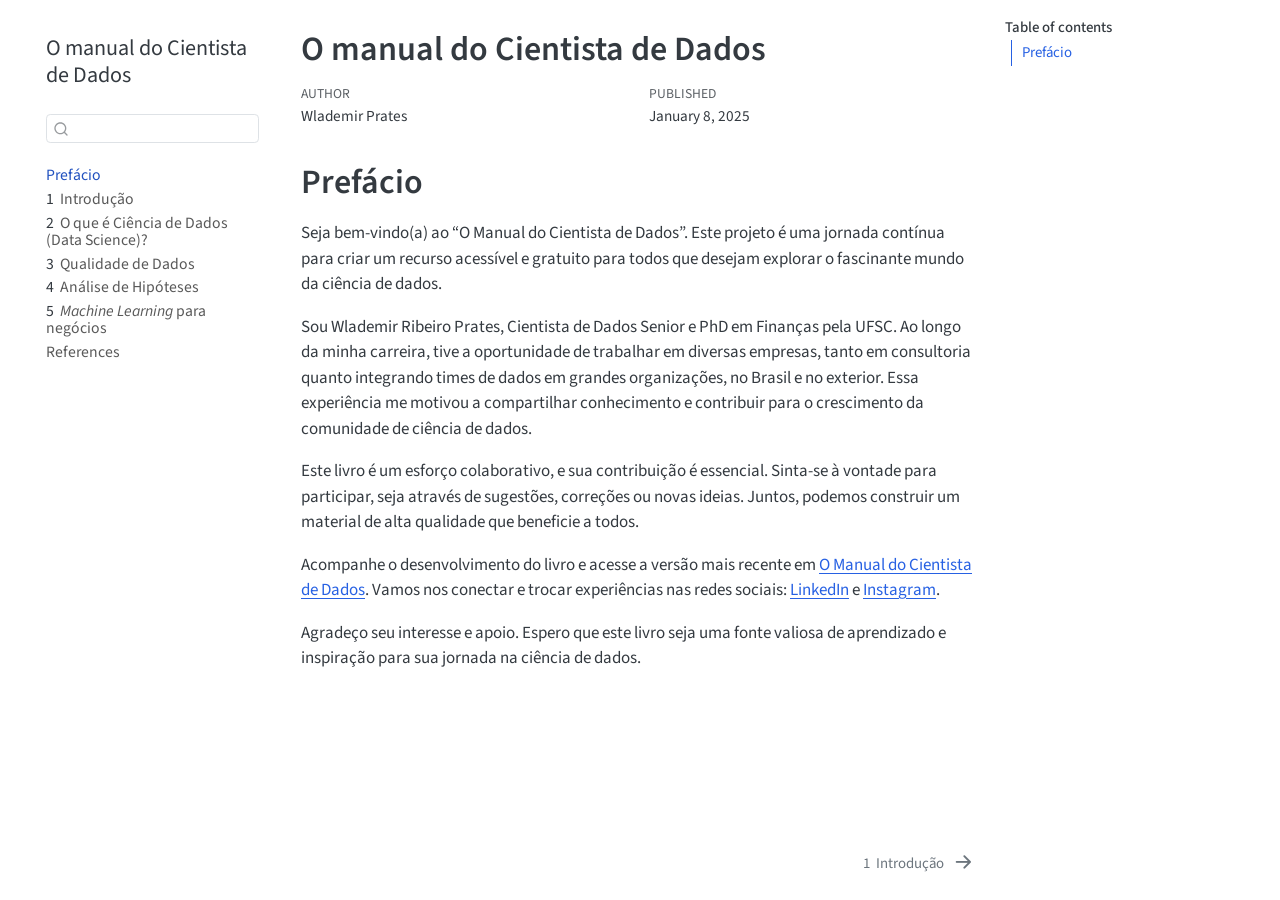
==== docs/index.html @ b40f0c0c "chore: adicionando conteudo sobre qualidade de dados" ====
<!DOCTYPE html>
<html xmlns="http://www.w3.org/1999/xhtml" lang="en" xml:lang="en"><head>

<meta charset="utf-8">
<meta name="generator" content="quarto-1.5.57">

<meta name="viewport" content="width=device-width, initial-scale=1.0, user-scalable=yes">

<meta name="author" content="Wlademir Prates">
<meta name="dcterms.date" content="2025-01-08">

<title>O manual do Cientista de Dados</title>
<style>
code{white-space: pre-wrap;}
span.smallcaps{font-variant: small-caps;}
div.columns{display: flex; gap: min(4vw, 1.5em);}
div.column{flex: auto; overflow-x: auto;}
div.hanging-indent{margin-left: 1.5em; text-indent: -1.5em;}
ul.task-list{list-style: none;}
ul.task-list li input[type="checkbox"] {
  width: 0.8em;
  margin: 0 0.8em 0.2em -1em; /* quarto-specific, see https://github.com/quarto-dev/quarto-cli/issues/4556 */ 
  vertical-align: middle;
}
</style>


<script src="site_libs/quarto-nav/quarto-nav.js"></script>
<script src="site_libs/quarto-nav/headroom.min.js"></script>
<script src="site_libs/clipboard/clipboard.min.js"></script>
<script src="site_libs/quarto-search/autocomplete.umd.js"></script>
<script src="site_libs/quarto-search/fuse.min.js"></script>
<script src="site_libs/quarto-search/quarto-search.js"></script>
<meta name="quarto:offset" content="./">
<link href="./intro.html" rel="next">
<script src="site_libs/quarto-html/quarto.js"></script>
<script src="site_libs/quarto-html/popper.min.js"></script>
<script src="site_libs/quarto-html/tippy.umd.min.js"></script>
<script src="site_libs/quarto-html/anchor.min.js"></script>
<link href="site_libs/quarto-html/tippy.css" rel="stylesheet">
<link href="site_libs/quarto-html/quarto-syntax-highlighting.css" rel="stylesheet" id="quarto-text-highlighting-styles">
<script src="site_libs/bootstrap/bootstrap.min.js"></script>
<link href="site_libs/bootstrap/bootstrap-icons.css" rel="stylesheet">
<link href="site_libs/bootstrap/bootstrap.min.css" rel="stylesheet" id="quarto-bootstrap" data-mode="light">
<script id="quarto-search-options" type="application/json">{
  "location": "sidebar",
  "copy-button": false,
  "collapse-after": 3,
  "panel-placement": "start",
  "type": "textbox",
  "limit": 50,
  "keyboard-shortcut": [
    "f",
    "/",
    "s"
  ],
  "show-item-context": false,
  "language": {
    "search-no-results-text": "No results",
    "search-matching-documents-text": "matching documents",
    "search-copy-link-title": "Copy link to search",
    "search-hide-matches-text": "Hide additional matches",
    "search-more-match-text": "more match in this document",
    "search-more-matches-text": "more matches in this document",
    "search-clear-button-title": "Clear",
    "search-text-placeholder": "",
    "search-detached-cancel-button-title": "Cancel",
    "search-submit-button-title": "Submit",
    "search-label": "Search"
  }
}</script>


</head>

<body class="nav-sidebar floating">

<div id="quarto-search-results"></div>
  <header id="quarto-header" class="headroom fixed-top">
  <nav class="quarto-secondary-nav">
    <div class="container-fluid d-flex">
      <button type="button" class="quarto-btn-toggle btn" data-bs-toggle="collapse" role="button" data-bs-target=".quarto-sidebar-collapse-item" aria-controls="quarto-sidebar" aria-expanded="false" aria-label="Toggle sidebar navigation" onclick="if (window.quartoToggleHeadroom) { window.quartoToggleHeadroom(); }">
        <i class="bi bi-layout-text-sidebar-reverse"></i>
      </button>
        <nav class="quarto-page-breadcrumbs" aria-label="breadcrumb"><ol class="breadcrumb"><li class="breadcrumb-item"><a href="./index.html">Prefácio</a></li></ol></nav>
        <a class="flex-grow-1" role="navigation" data-bs-toggle="collapse" data-bs-target=".quarto-sidebar-collapse-item" aria-controls="quarto-sidebar" aria-expanded="false" aria-label="Toggle sidebar navigation" onclick="if (window.quartoToggleHeadroom) { window.quartoToggleHeadroom(); }">      
        </a>
      <button type="button" class="btn quarto-search-button" aria-label="Search" onclick="window.quartoOpenSearch();">
        <i class="bi bi-search"></i>
      </button>
    </div>
  </nav>
</header>
<!-- content -->
<div id="quarto-content" class="quarto-container page-columns page-rows-contents page-layout-article">
<!-- sidebar -->
  <nav id="quarto-sidebar" class="sidebar collapse collapse-horizontal quarto-sidebar-collapse-item sidebar-navigation floating overflow-auto">
    <div class="pt-lg-2 mt-2 text-left sidebar-header">
    <div class="sidebar-title mb-0 py-0">
      <a href="./">O manual do Cientista de Dados</a> 
    </div>
      </div>
        <div class="mt-2 flex-shrink-0 align-items-center">
        <div class="sidebar-search">
        <div id="quarto-search" class="" title="Search"></div>
        </div>
        </div>
    <div class="sidebar-menu-container"> 
    <ul class="list-unstyled mt-1">
        <li class="sidebar-item">
  <div class="sidebar-item-container"> 
  <a href="./index.html" class="sidebar-item-text sidebar-link active">
 <span class="menu-text">Prefácio</span></a>
  </div>
</li>
        <li class="sidebar-item">
  <div class="sidebar-item-container"> 
  <a href="./intro.html" class="sidebar-item-text sidebar-link">
 <span class="menu-text"><span class="chapter-number">1</span>&nbsp; <span class="chapter-title">Introdução</span></span></a>
  </div>
</li>
        <li class="sidebar-item">
  <div class="sidebar-item-container"> 
  <a href="./o_que_e_ds.html" class="sidebar-item-text sidebar-link">
 <span class="menu-text"><span class="chapter-number">2</span>&nbsp; <span class="chapter-title">O que é Ciência de Dados (Data Science)?</span></span></a>
  </div>
</li>
        <li class="sidebar-item">
  <div class="sidebar-item-container"> 
  <a href="./qualidade_de_dados.html" class="sidebar-item-text sidebar-link">
 <span class="menu-text"><span class="chapter-number">3</span>&nbsp; <span class="chapter-title">Qualidade de Dados</span></span></a>
  </div>
</li>
        <li class="sidebar-item">
  <div class="sidebar-item-container"> 
  <a href="./teste_de_hipoteses.html" class="sidebar-item-text sidebar-link">
 <span class="menu-text"><span class="chapter-number">4</span>&nbsp; <span class="chapter-title">Análise de Hipóteses</span></span></a>
  </div>
</li>
        <li class="sidebar-item">
  <div class="sidebar-item-container"> 
  <a href="./machine_learning.html" class="sidebar-item-text sidebar-link">
 <span class="menu-text"><span class="chapter-number">5</span>&nbsp; <span class="chapter-title"><em>Machine Learning</em> para negócios</span></span></a>
  </div>
</li>
        <li class="sidebar-item">
  <div class="sidebar-item-container"> 
  <a href="./references.html" class="sidebar-item-text sidebar-link">
 <span class="menu-text">References</span></a>
  </div>
</li>
    </ul>
    </div>
</nav>
<div id="quarto-sidebar-glass" class="quarto-sidebar-collapse-item" data-bs-toggle="collapse" data-bs-target=".quarto-sidebar-collapse-item"></div>
<!-- margin-sidebar -->
    <div id="quarto-margin-sidebar" class="sidebar margin-sidebar">
        <nav id="TOC" role="doc-toc" class="toc-active">
    <h2 id="toc-title">Table of contents</h2>
   
  <ul>
  <li><a href="#prefácio" id="toc-prefácio" class="nav-link active" data-scroll-target="#prefácio">Prefácio</a></li>
  </ul>
</nav>
    </div>
<!-- main -->
<main class="content" id="quarto-document-content">

<header id="title-block-header" class="quarto-title-block default">
<div class="quarto-title">
<h1 class="title">O manual do Cientista de Dados</h1>
</div>



<div class="quarto-title-meta">

    <div>
    <div class="quarto-title-meta-heading">Author</div>
    <div class="quarto-title-meta-contents">
             <p>Wlademir Prates </p>
          </div>
  </div>
    
    <div>
    <div class="quarto-title-meta-heading">Published</div>
    <div class="quarto-title-meta-contents">
      <p class="date">January 8, 2025</p>
    </div>
  </div>
  
    
  </div>
  


</header>


<section id="prefácio" class="level1 unnumbered">
<h1 class="unnumbered">Prefácio</h1>
<p>Seja bem-vindo(a) ao “O Manual do Cientista de Dados”. Este projeto é uma jornada contínua para criar um recurso acessível e gratuito para todos que desejam explorar o fascinante mundo da ciência de dados.</p>
<p>Sou Wlademir Ribeiro Prates, Cientista de Dados Senior e PhD em Finanças pela UFSC. Ao longo da minha carreira, tive a oportunidade de trabalhar em diversas empresas, tanto em consultoria quanto integrando times de dados em grandes organizações, no Brasil e no exterior. Essa experiência me motivou a compartilhar conhecimento e contribuir para o crescimento da comunidade de ciência de dados.</p>
<p>Este livro é um esforço colaborativo, e sua contribuição é essencial. Sinta-se à vontade para participar, seja através de sugestões, correções ou novas ideias. Juntos, podemos construir um material de alta qualidade que beneficie a todos.</p>
<p>Acompanhe o desenvolvimento do livro e acesse a versão mais recente em <a href="https://wrprates.github.io/o-manual-do-cientista-de-dados/">O Manual do Cientista de Dados</a>. Vamos nos conectar e trocar experiências nas redes sociais: <a href="https://www.linkedin.com/in/wrprates/">LinkedIn</a> e <a href="https://instagram.com/datamundo.cientista/">Instagram</a>.</p>
<p>Agradeço seu interesse e apoio. Espero que este livro seja uma fonte valiosa de aprendizado e inspiração para sua jornada na ciência de dados.</p>


</section>

</main> <!-- /main -->
<script id="quarto-html-after-body" type="application/javascript">
window.document.addEventListener("DOMContentLoaded", function (event) {
  const toggleBodyColorMode = (bsSheetEl) => {
    const mode = bsSheetEl.getAttribute("data-mode");
    const bodyEl = window.document.querySelector("body");
    if (mode === "dark") {
      bodyEl.classList.add("quarto-dark");
      bodyEl.classList.remove("quarto-light");
    } else {
      bodyEl.classList.add("quarto-light");
      bodyEl.classList.remove("quarto-dark");
    }
  }
  const toggleBodyColorPrimary = () => {
    const bsSheetEl = window.document.querySelector("link#quarto-bootstrap");
    if (bsSheetEl) {
      toggleBodyColorMode(bsSheetEl);
    }
  }
  toggleBodyColorPrimary();  
  const icon = "";
  const anchorJS = new window.AnchorJS();
  anchorJS.options = {
    placement: 'right',
    icon: icon
  };
  anchorJS.add('.anchored');
  const isCodeAnnotation = (el) => {
    for (const clz of el.classList) {
      if (clz.startsWith('code-annotation-')) {                     
        return true;
      }
    }
    return false;
  }
  const onCopySuccess = function(e) {
    // button target
    const button = e.trigger;
    // don't keep focus
    button.blur();
    // flash "checked"
    button.classList.add('code-copy-button-checked');
    var currentTitle = button.getAttribute("title");
    button.setAttribute("title", "Copied!");
    let tooltip;
    if (window.bootstrap) {
      button.setAttribute("data-bs-toggle", "tooltip");
      button.setAttribute("data-bs-placement", "left");
      button.setAttribute("data-bs-title", "Copied!");
      tooltip = new bootstrap.Tooltip(button, 
        { trigger: "manual", 
          customClass: "code-copy-button-tooltip",
          offset: [0, -8]});
      tooltip.show();    
    }
    setTimeout(function() {
      if (tooltip) {
        tooltip.hide();
        button.removeAttribute("data-bs-title");
        button.removeAttribute("data-bs-toggle");
        button.removeAttribute("data-bs-placement");
      }
      button.setAttribute("title", currentTitle);
      button.classList.remove('code-copy-button-checked');
    }, 1000);
    // clear code selection
    e.clearSelection();
  }
  const getTextToCopy = function(trigger) {
      const codeEl = trigger.previousElementSibling.cloneNode(true);
      for (const childEl of codeEl.children) {
        if (isCodeAnnotation(childEl)) {
          childEl.remove();
        }
      }
      return codeEl.innerText;
  }
  const clipboard = new window.ClipboardJS('.code-copy-button:not([data-in-quarto-modal])', {
    text: getTextToCopy
  });
  clipboard.on('success', onCopySuccess);
  if (window.document.getElementById('quarto-embedded-source-code-modal')) {
    // For code content inside modals, clipBoardJS needs to be initialized with a container option
    // TODO: Check when it could be a function (https://github.com/zenorocha/clipboard.js/issues/860)
    const clipboardModal = new window.ClipboardJS('.code-copy-button[data-in-quarto-modal]', {
      text: getTextToCopy,
      container: window.document.getElementById('quarto-embedded-source-code-modal')
    });
    clipboardModal.on('success', onCopySuccess);
  }
    var localhostRegex = new RegExp(/^(?:http|https):\/\/localhost\:?[0-9]*\//);
    var mailtoRegex = new RegExp(/^mailto:/);
      var filterRegex = new RegExp('/' + window.location.host + '/');
    var isInternal = (href) => {
        return filterRegex.test(href) || localhostRegex.test(href) || mailtoRegex.test(href);
    }
    // Inspect non-navigation links and adorn them if external
 	var links = window.document.querySelectorAll('a[href]:not(.nav-link):not(.navbar-brand):not(.toc-action):not(.sidebar-link):not(.sidebar-item-toggle):not(.pagination-link):not(.no-external):not([aria-hidden]):not(.dropdown-item):not(.quarto-navigation-tool):not(.about-link)');
    for (var i=0; i<links.length; i++) {
      const link = links[i];
      if (!isInternal(link.href)) {
        // undo the damage that might have been done by quarto-nav.js in the case of
        // links that we want to consider external
        if (link.dataset.originalHref !== undefined) {
          link.href = link.dataset.originalHref;
        }
      }
    }
  function tippyHover(el, contentFn, onTriggerFn, onUntriggerFn) {
    const config = {
      allowHTML: true,
      maxWidth: 500,
      delay: 100,
      arrow: false,
      appendTo: function(el) {
          return el.parentElement;
      },
      interactive: true,
      interactiveBorder: 10,
      theme: 'quarto',
      placement: 'bottom-start',
    };
    if (contentFn) {
      config.content = contentFn;
    }
    if (onTriggerFn) {
      config.onTrigger = onTriggerFn;
    }
    if (onUntriggerFn) {
      config.onUntrigger = onUntriggerFn;
    }
    window.tippy(el, config); 
  }
  const noterefs = window.document.querySelectorAll('a[role="doc-noteref"]');
  for (var i=0; i<noterefs.length; i++) {
    const ref = noterefs[i];
    tippyHover(ref, function() {
      // use id or data attribute instead here
      let href = ref.getAttribute('data-footnote-href') || ref.getAttribute('href');
      try { href = new URL(href).hash; } catch {}
      const id = href.replace(/^#\/?/, "");
      const note = window.document.getElementById(id);
      if (note) {
        return note.innerHTML;
      } else {
        return "";
      }
    });
  }
  const xrefs = window.document.querySelectorAll('a.quarto-xref');
  const processXRef = (id, note) => {
    // Strip column container classes
    const stripColumnClz = (el) => {
      el.classList.remove("page-full", "page-columns");
      if (el.children) {
        for (const child of el.children) {
          stripColumnClz(child);
        }
      }
    }
    stripColumnClz(note)
    if (id === null || id.startsWith('sec-')) {
      // Special case sections, only their first couple elements
      const container = document.createElement("div");
      if (note.children && note.children.length > 2) {
        container.appendChild(note.children[0].cloneNode(true));
        for (let i = 1; i < note.children.length; i++) {
          const child = note.children[i];
          if (child.tagName === "P" && child.innerText === "") {
            continue;
          } else {
            container.appendChild(child.cloneNode(true));
            break;
          }
        }
        if (window.Quarto?.typesetMath) {
          window.Quarto.typesetMath(container);
        }
        return container.innerHTML
      } else {
        if (window.Quarto?.typesetMath) {
          window.Quarto.typesetMath(note);
        }
        return note.innerHTML;
      }
    } else {
      // Remove any anchor links if they are present
      const anchorLink = note.querySelector('a.anchorjs-link');
      if (anchorLink) {
        anchorLink.remove();
      }
      if (window.Quarto?.typesetMath) {
        window.Quarto.typesetMath(note);
      }
      // TODO in 1.5, we should make sure this works without a callout special case
      if (note.classList.contains("callout")) {
        return note.outerHTML;
      } else {
        return note.innerHTML;
      }
    }
  }
  for (var i=0; i<xrefs.length; i++) {
    const xref = xrefs[i];
    tippyHover(xref, undefined, function(instance) {
      instance.disable();
      let url = xref.getAttribute('href');
      let hash = undefined; 
      if (url.startsWith('#')) {
        hash = url;
      } else {
        try { hash = new URL(url).hash; } catch {}
      }
      if (hash) {
        const id = hash.replace(/^#\/?/, "");
        const note = window.document.getElementById(id);
        if (note !== null) {
          try {
            const html = processXRef(id, note.cloneNode(true));
            instance.setContent(html);
          } finally {
            instance.enable();
            instance.show();
          }
        } else {
          // See if we can fetch this
          fetch(url.split('#')[0])
          .then(res => res.text())
          .then(html => {
            const parser = new DOMParser();
            const htmlDoc = parser.parseFromString(html, "text/html");
            const note = htmlDoc.getElementById(id);
            if (note !== null) {
              const html = processXRef(id, note);
              instance.setContent(html);
            } 
          }).finally(() => {
            instance.enable();
            instance.show();
          });
        }
      } else {
        // See if we can fetch a full url (with no hash to target)
        // This is a special case and we should probably do some content thinning / targeting
        fetch(url)
        .then(res => res.text())
        .then(html => {
          const parser = new DOMParser();
          const htmlDoc = parser.parseFromString(html, "text/html");
          const note = htmlDoc.querySelector('main.content');
          if (note !== null) {
            // This should only happen for chapter cross references
            // (since there is no id in the URL)
            // remove the first header
            if (note.children.length > 0 && note.children[0].tagName === "HEADER") {
              note.children[0].remove();
            }
            const html = processXRef(null, note);
            instance.setContent(html);
          } 
        }).finally(() => {
          instance.enable();
          instance.show();
        });
      }
    }, function(instance) {
    });
  }
      let selectedAnnoteEl;
      const selectorForAnnotation = ( cell, annotation) => {
        let cellAttr = 'data-code-cell="' + cell + '"';
        let lineAttr = 'data-code-annotation="' +  annotation + '"';
        const selector = 'span[' + cellAttr + '][' + lineAttr + ']';
        return selector;
      }
      const selectCodeLines = (annoteEl) => {
        const doc = window.document;
        const targetCell = annoteEl.getAttribute("data-target-cell");
        const targetAnnotation = annoteEl.getAttribute("data-target-annotation");
        const annoteSpan = window.document.querySelector(selectorForAnnotation(targetCell, targetAnnotation));
        const lines = annoteSpan.getAttribute("data-code-lines").split(",");
        const lineIds = lines.map((line) => {
          return targetCell + "-" + line;
        })
        let top = null;
        let height = null;
        let parent = null;
        if (lineIds.length > 0) {
            //compute the position of the single el (top and bottom and make a div)
            const el = window.document.getElementById(lineIds[0]);
            top = el.offsetTop;
            height = el.offsetHeight;
            parent = el.parentElement.parentElement;
          if (lineIds.length > 1) {
            const lastEl = window.document.getElementById(lineIds[lineIds.length - 1]);
            const bottom = lastEl.offsetTop + lastEl.offsetHeight;
            height = bottom - top;
          }
          if (top !== null && height !== null && parent !== null) {
            // cook up a div (if necessary) and position it 
            let div = window.document.getElementById("code-annotation-line-highlight");
            if (div === null) {
              div = window.document.createElement("div");
              div.setAttribute("id", "code-annotation-line-highlight");
              div.style.position = 'absolute';
              parent.appendChild(div);
            }
            div.style.top = top - 2 + "px";
            div.style.height = height + 4 + "px";
            div.style.left = 0;
            let gutterDiv = window.document.getElementById("code-annotation-line-highlight-gutter");
            if (gutterDiv === null) {
              gutterDiv = window.document.createElement("div");
              gutterDiv.setAttribute("id", "code-annotation-line-highlight-gutter");
              gutterDiv.style.position = 'absolute';
              const codeCell = window.document.getElementById(targetCell);
              const gutter = codeCell.querySelector('.code-annotation-gutter');
              gutter.appendChild(gutterDiv);
            }
            gutterDiv.style.top = top - 2 + "px";
            gutterDiv.style.height = height + 4 + "px";
          }
          selectedAnnoteEl = annoteEl;
        }
      };
      const unselectCodeLines = () => {
        const elementsIds = ["code-annotation-line-highlight", "code-annotation-line-highlight-gutter"];
        elementsIds.forEach((elId) => {
          const div = window.document.getElementById(elId);
          if (div) {
            div.remove();
          }
        });
        selectedAnnoteEl = undefined;
      };
        // Handle positioning of the toggle
    window.addEventListener(
      "resize",
      throttle(() => {
        elRect = undefined;
        if (selectedAnnoteEl) {
          selectCodeLines(selectedAnnoteEl);
        }
      }, 10)
    );
    function throttle(fn, ms) {
    let throttle = false;
    let timer;
      return (...args) => {
        if(!throttle) { // first call gets through
            fn.apply(this, args);
            throttle = true;
        } else { // all the others get throttled
            if(timer) clearTimeout(timer); // cancel #2
            timer = setTimeout(() => {
              fn.apply(this, args);
              timer = throttle = false;
            }, ms);
        }
      };
    }
      // Attach click handler to the DT
      const annoteDls = window.document.querySelectorAll('dt[data-target-cell]');
      for (const annoteDlNode of annoteDls) {
        annoteDlNode.addEventListener('click', (event) => {
          const clickedEl = event.target;
          if (clickedEl !== selectedAnnoteEl) {
            unselectCodeLines();
            const activeEl = window.document.querySelector('dt[data-target-cell].code-annotation-active');
            if (activeEl) {
              activeEl.classList.remove('code-annotation-active');
            }
            selectCodeLines(clickedEl);
            clickedEl.classList.add('code-annotation-active');
          } else {
            // Unselect the line
            unselectCodeLines();
            clickedEl.classList.remove('code-annotation-active');
          }
        });
      }
  const findCites = (el) => {
    const parentEl = el.parentElement;
    if (parentEl) {
      const cites = parentEl.dataset.cites;
      if (cites) {
        return {
          el,
          cites: cites.split(' ')
        };
      } else {
        return findCites(el.parentElement)
      }
    } else {
      return undefined;
    }
  };
  var bibliorefs = window.document.querySelectorAll('a[role="doc-biblioref"]');
  for (var i=0; i<bibliorefs.length; i++) {
    const ref = bibliorefs[i];
    const citeInfo = findCites(ref);
    if (citeInfo) {
      tippyHover(citeInfo.el, function() {
        var popup = window.document.createElement('div');
        citeInfo.cites.forEach(function(cite) {
          var citeDiv = window.document.createElement('div');
          citeDiv.classList.add('hanging-indent');
          citeDiv.classList.add('csl-entry');
          var biblioDiv = window.document.getElementById('ref-' + cite);
          if (biblioDiv) {
            citeDiv.innerHTML = biblioDiv.innerHTML;
          }
          popup.appendChild(citeDiv);
        });
        return popup.innerHTML;
      });
    }
  }
});
</script>
<nav class="page-navigation">
  <div class="nav-page nav-page-previous">
  </div>
  <div class="nav-page nav-page-next">
      <a href="./intro.html" class="pagination-link" aria-label="Introdução">
        <span class="nav-page-text"><span class="chapter-number">1</span>&nbsp; <span class="chapter-title">Introdução</span></span> <i class="bi bi-arrow-right-short"></i>
      </a>
  </div>
</nav>
</div> <!-- /content -->




</body></html>
---- docs/site_libs/quarto-html/tippy.css ----
.tippy-box[data-animation=fade][data-state=hidden]{opacity:0}[data-tippy-root]{max-width:calc(100vw - 10px)}.tippy-box{position:relative;background-color:#333;color:#fff;border-radius:4px;font-size:14px;line-height:1.4;white-space:normal;outline:0;transition-property:transform,visibility,opacity}.tippy-box[data-placement^=top]>.tippy-arrow{bottom:0}.tippy-box[data-placement^=top]>.tippy-arrow:before{bottom:-7px;left:0;border-width:8px 8px 0;border-top-color:initial;transform-origin:center top}.tippy-box[data-placement^=bottom]>.tippy-arrow{top:0}.tippy-box[data-placement^=bottom]>.tippy-arrow:before{top:-7px;left:0;border-width:0 8px 8px;border-bottom-color:initial;transform-origin:center bottom}.tippy-box[data-placement^=left]>.tippy-arrow{right:0}.tippy-box[data-placement^=left]>.tippy-arrow:before{border-width:8px 0 8px 8px;border-left-color:initial;right:-7px;transform-origin:center left}.tippy-box[data-placement^=right]>.tippy-arrow{left:0}.tippy-box[data-placement^=right]>.tippy-arrow:before{left:-7px;border-width:8px 8px 8px 0;border-right-color:initial;transform-origin:center right}.tippy-box[data-inertia][data-state=visible]{transition-timing-function:cubic-bezier(.54,1.5,.38,1.11)}.tippy-arrow{width:16px;height:16px;color:#333}.tippy-arrow:before{content:"";position:absolute;border-color:transparent;border-style:solid}.tippy-content{position:relative;padding:5px 9px;z-index:1}
---- docs/site_libs/quarto-html/quarto-syntax-highlighting.css ----
/* quarto syntax highlight colors */
:root {
  --quarto-hl-ot-color: #003B4F;
  --quarto-hl-at-color: #657422;
  --quarto-hl-ss-color: #20794D;
  --quarto-hl-an-color: #5E5E5E;
  --quarto-hl-fu-color: #4758AB;
  --quarto-hl-st-color: #20794D;
  --quarto-hl-cf-color: #003B4F;
  --quarto-hl-op-color: #5E5E5E;
  --quarto-hl-er-color: #AD0000;
  --quarto-hl-bn-color: #AD0000;
  --quarto-hl-al-color: #AD0000;
  --quarto-hl-va-color: #111111;
  --quarto-hl-bu-color: inherit;
  --quarto-hl-ex-color: inherit;
  --quarto-hl-pp-color: #AD0000;
  --quarto-hl-in-color: #5E5E5E;
  --quarto-hl-vs-color: #20794D;
  --quarto-hl-wa-color: #5E5E5E;
  --quarto-hl-do-color: #5E5E5E;
  --quarto-hl-im-color: #00769E;
  --quarto-hl-ch-color: #20794D;
  --quarto-hl-dt-color: #AD0000;
  --quarto-hl-fl-color: #AD0000;
  --quarto-hl-co-color: #5E5E5E;
  --quarto-hl-cv-color: #5E5E5E;
  --quarto-hl-cn-color: #8f5902;
  --quarto-hl-sc-color: #5E5E5E;
  --quarto-hl-dv-color: #AD0000;
  --quarto-hl-kw-color: #003B4F;
}

/* other quarto variables */
:root {
  --quarto-font-monospace: SFMono-Regular, Menlo, Monaco, Consolas, "Liberation Mono", "Courier New", monospace;
}

pre > code.sourceCode > span {
  color: #003B4F;
}

code span {
  color: #003B4F;
}

code.sourceCode > span {
  color: #003B4F;
}

div.sourceCode,
div.sourceCode pre.sourceCode {
  color: #003B4F;
}

code span.ot {
  color: #003B4F;
  font-style: inherit;
}

code span.at {
  color: #657422;
  font-style: inherit;
}

code span.ss {
  color: #20794D;
  font-style: inherit;
}

code span.an {
  color: #5E5E5E;
  font-style: inherit;
}

code span.fu {
  color: #4758AB;
  font-style: inherit;
}

code span.st {
  color: #20794D;
  font-style: inherit;
}

code span.cf {
  color: #003B4F;
  font-weight: bold;
  font-style: inherit;
}

code span.op {
  color: #5E5E5E;
  font-style: inherit;
}

code span.er {
  color: #AD0000;
  font-style: inherit;
}

code span.bn {
  color: #AD0000;
  font-style: inherit;
}

code span.al {
  color: #AD0000;
  font-style: inherit;
}

code span.va {
  color: #111111;
  font-style: inherit;
}

code span.bu {
  font-style: inherit;
}

code span.ex {
  font-style: inherit;
}

code span.pp {
  color: #AD0000;
  font-style: inherit;
}

code span.in {
  color: #5E5E5E;
  font-style: inherit;
}

code span.vs {
  color: #20794D;
  font-style: inherit;
}

code span.wa {
  color: #5E5E5E;
  font-style: italic;
}

code span.do {
  color: #5E5E5E;
  font-style: italic;
}

code span.im {
  color: #00769E;
  font-style: inherit;
}

code span.ch {
  color: #20794D;
  font-style: inherit;
}

code span.dt {
  color: #AD0000;
  font-style: inherit;
}

code span.fl {
  color: #AD0000;
  font-style: inherit;
}

code span.co {
  color: #5E5E5E;
  font-style: inherit;
}

code span.cv {
  color: #5E5E5E;
  font-style: italic;
}

code span.cn {
  color: #8f5902;
  font-style: inherit;
}

code span.sc {
  color: #5E5E5E;
  font-style: inherit;
}

code span.dv {
  color: #AD0000;
  font-style: inherit;
}

code span.kw {
  color: #003B4F;
  font-weight: bold;
  font-style: inherit;
}

.prevent-inlining {
  content: "</";
}

/*# sourceMappingURL=debc5d5d77c3f9108843748ff7464032.css.map */
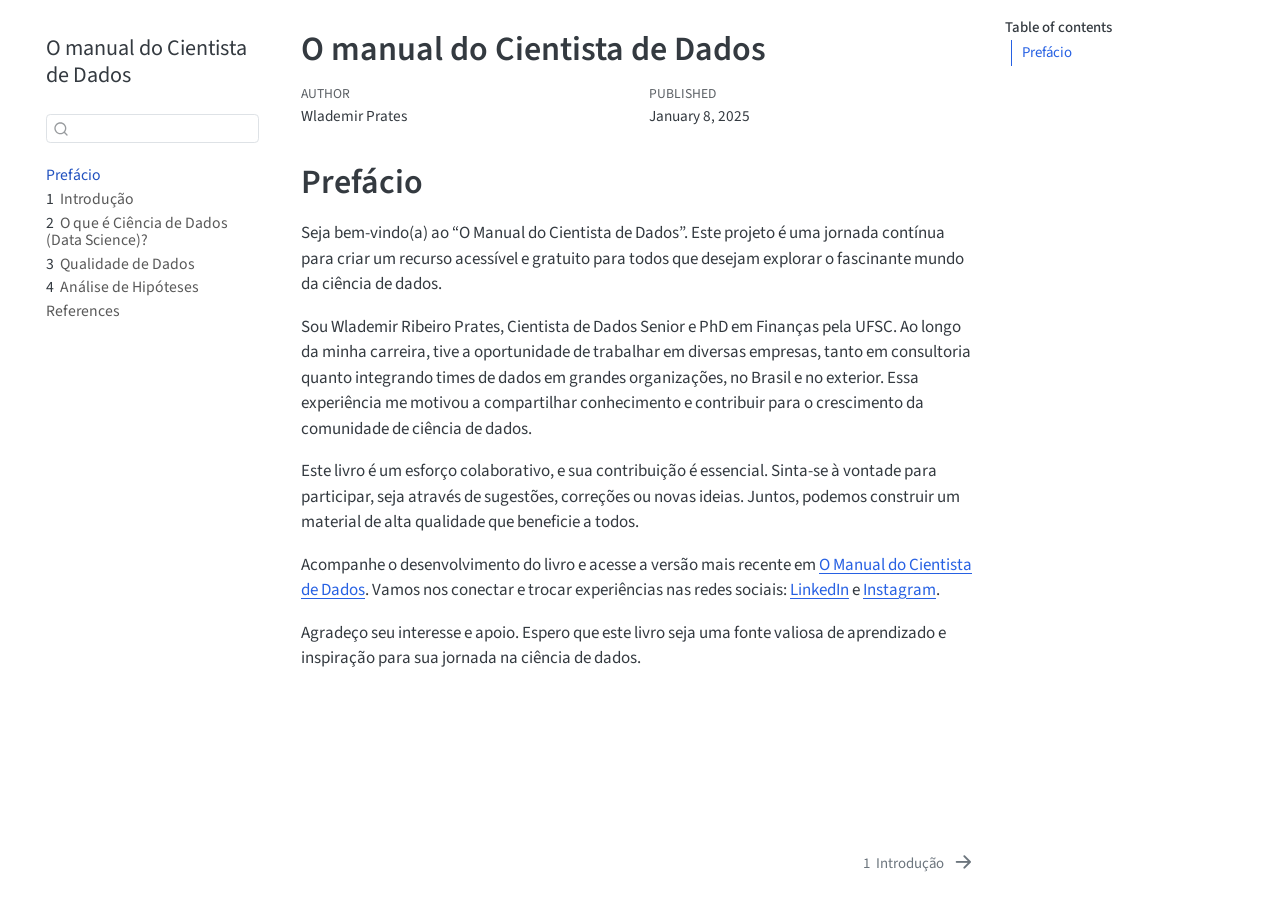
==== commit 7808a752: "fix: warning with div" ====
--- a/docs/index.html
+++ b/docs/index.html
@@ -2,7 +2,7 @@
 <html xmlns="http://www.w3.org/1999/xhtml" lang="en" xml:lang="en"><head>
 
 <meta charset="utf-8">
-<meta name="generator" content="quarto-1.5.57">
+<meta name="generator" content="quarto-1.6.40">
 
 <meta name="viewport" content="width=device-width, initial-scale=1.0, user-scalable=yes">
 
@@ -38,10 +38,10 @@
 <script src="site_libs/quarto-html/tippy.umd.min.js"></script>
 <script src="site_libs/quarto-html/anchor.min.js"></script>
 <link href="site_libs/quarto-html/tippy.css" rel="stylesheet">
-<link href="site_libs/quarto-html/quarto-syntax-highlighting.css" rel="stylesheet" id="quarto-text-highlighting-styles">
+<link href="site_libs/quarto-html/quarto-syntax-highlighting-549806ee2085284f45b00abea8c6df48.css" rel="stylesheet" id="quarto-text-highlighting-styles">
 <script src="site_libs/bootstrap/bootstrap.min.js"></script>
 <link href="site_libs/bootstrap/bootstrap-icons.css" rel="stylesheet">
-<link href="site_libs/bootstrap/bootstrap.min.css" rel="stylesheet" id="quarto-bootstrap" data-mode="light">
+<link href="site_libs/bootstrap/bootstrap-626149efe8f5d16e1d391ba177679bf0.min.css" rel="stylesheet" append-hash="true" id="quarto-bootstrap" data-mode="light">
 <script id="quarto-search-options" type="application/json">{
   "location": "sidebar",
   "copy-button": false,
@@ -139,12 +139,6 @@
 </li>
         <li class="sidebar-item">
   <div class="sidebar-item-container"> 
-  <a href="./machine_learning.html" class="sidebar-item-text sidebar-link">
- <span class="menu-text"><span class="chapter-number">5</span>&nbsp; <span class="chapter-title"><em>Machine Learning</em> para negócios</span></span></a>
-  </div>
-</li>
-        <li class="sidebar-item">
-  <div class="sidebar-item-container"> 
   <a href="./references.html" class="sidebar-item-text sidebar-link">
  <span class="menu-text">References</span></a>
   </div>
@@ -291,8 +285,6 @@
   });
   clipboard.on('success', onCopySuccess);
   if (window.document.getElementById('quarto-embedded-source-code-modal')) {
-    // For code content inside modals, clipBoardJS needs to be initialized with a container option
-    // TODO: Check when it could be a function (https://github.com/zenorocha/clipboard.js/issues/860)
     const clipboardModal = new window.ClipboardJS('.code-copy-button[data-in-quarto-modal]', {
       text: getTextToCopy,
       container: window.document.getElementById('quarto-embedded-source-code-modal')
@@ -403,7 +395,6 @@
       if (window.Quarto?.typesetMath) {
         window.Quarto.typesetMath(note);
       }
-      // TODO in 1.5, we should make sure this works without a callout special case
       if (note.classList.contains("callout")) {
         return note.outerHTML;
       } else {
--- a/docs/site_libs/quarto-html/quarto-syntax-highlighting-549806ee2085284f45b00abea8c6df48.css
+++ b/docs/site_libs/quarto-html/quarto-syntax-highlighting-549806ee2085284f45b00abea8c6df48.css
@@ -0,0 +1,205 @@
+/* quarto syntax highlight colors */
+:root {
+  --quarto-hl-ot-color: #003B4F;
+  --quarto-hl-at-color: #657422;
+  --quarto-hl-ss-color: #20794D;
+  --quarto-hl-an-color: #5E5E5E;
+  --quarto-hl-fu-color: #4758AB;
+  --quarto-hl-st-color: #20794D;
+  --quarto-hl-cf-color: #003B4F;
+  --quarto-hl-op-color: #5E5E5E;
+  --quarto-hl-er-color: #AD0000;
+  --quarto-hl-bn-color: #AD0000;
+  --quarto-hl-al-color: #AD0000;
+  --quarto-hl-va-color: #111111;
+  --quarto-hl-bu-color: inherit;
+  --quarto-hl-ex-color: inherit;
+  --quarto-hl-pp-color: #AD0000;
+  --quarto-hl-in-color: #5E5E5E;
+  --quarto-hl-vs-color: #20794D;
+  --quarto-hl-wa-color: #5E5E5E;
+  --quarto-hl-do-color: #5E5E5E;
+  --quarto-hl-im-color: #00769E;
+  --quarto-hl-ch-color: #20794D;
+  --quarto-hl-dt-color: #AD0000;
+  --quarto-hl-fl-color: #AD0000;
+  --quarto-hl-co-color: #5E5E5E;
+  --quarto-hl-cv-color: #5E5E5E;
+  --quarto-hl-cn-color: #8f5902;
+  --quarto-hl-sc-color: #5E5E5E;
+  --quarto-hl-dv-color: #AD0000;
+  --quarto-hl-kw-color: #003B4F;
+}
+
+/* other quarto variables */
+:root {
+  --quarto-font-monospace: SFMono-Regular, Menlo, Monaco, Consolas, "Liberation Mono", "Courier New", monospace;
+}
+
+pre > code.sourceCode > span {
+  color: #003B4F;
+}
+
+code span {
+  color: #003B4F;
+}
+
+code.sourceCode > span {
+  color: #003B4F;
+}
+
+div.sourceCode,
+div.sourceCode pre.sourceCode {
+  color: #003B4F;
+}
+
+code span.ot {
+  color: #003B4F;
+  font-style: inherit;
+}
+
+code span.at {
+  color: #657422;
+  font-style: inherit;
+}
+
+code span.ss {
+  color: #20794D;
+  font-style: inherit;
+}
+
+code span.an {
+  color: #5E5E5E;
+  font-style: inherit;
+}
+
+code span.fu {
+  color: #4758AB;
+  font-style: inherit;
+}
+
+code span.st {
+  color: #20794D;
+  font-style: inherit;
+}
+
+code span.cf {
+  color: #003B4F;
+  font-weight: bold;
+  font-style: inherit;
+}
+
+code span.op {
+  color: #5E5E5E;
+  font-style: inherit;
+}
+
+code span.er {
+  color: #AD0000;
+  font-style: inherit;
+}
+
+code span.bn {
+  color: #AD0000;
+  font-style: inherit;
+}
+
+code span.al {
+  color: #AD0000;
+  font-style: inherit;
+}
+
+code span.va {
+  color: #111111;
+  font-style: inherit;
+}
+
+code span.bu {
+  font-style: inherit;
+}
+
+code span.ex {
+  font-style: inherit;
+}
+
+code span.pp {
+  color: #AD0000;
+  font-style: inherit;
+}
+
+code span.in {
+  color: #5E5E5E;
+  font-style: inherit;
+}
+
+code span.vs {
+  color: #20794D;
+  font-style: inherit;
+}
+
+code span.wa {
+  color: #5E5E5E;
+  font-style: italic;
+}
+
+code span.do {
+  color: #5E5E5E;
+  font-style: italic;
+}
+
+code span.im {
+  color: #00769E;
+  font-style: inherit;
+}
+
+code span.ch {
+  color: #20794D;
+  font-style: inherit;
+}
+
+code span.dt {
+  color: #AD0000;
+  font-style: inherit;
+}
+
+code span.fl {
+  color: #AD0000;
+  font-style: inherit;
+}
+
+code span.co {
+  color: #5E5E5E;
+  font-style: inherit;
+}
+
+code span.cv {
+  color: #5E5E5E;
+  font-style: italic;
+}
+
+code span.cn {
+  color: #8f5902;
+  font-style: inherit;
+}
+
+code span.sc {
+  color: #5E5E5E;
+  font-style: inherit;
+}
+
+code span.dv {
+  color: #AD0000;
+  font-style: inherit;
+}
+
+code span.kw {
+  color: #003B4F;
+  font-weight: bold;
+  font-style: inherit;
+}
+
+.prevent-inlining {
+  content: "</";
+}
+
+/*# sourceMappingURL=ae99138f4fbc2fb4c9f5e5cd69c22459.css.map */
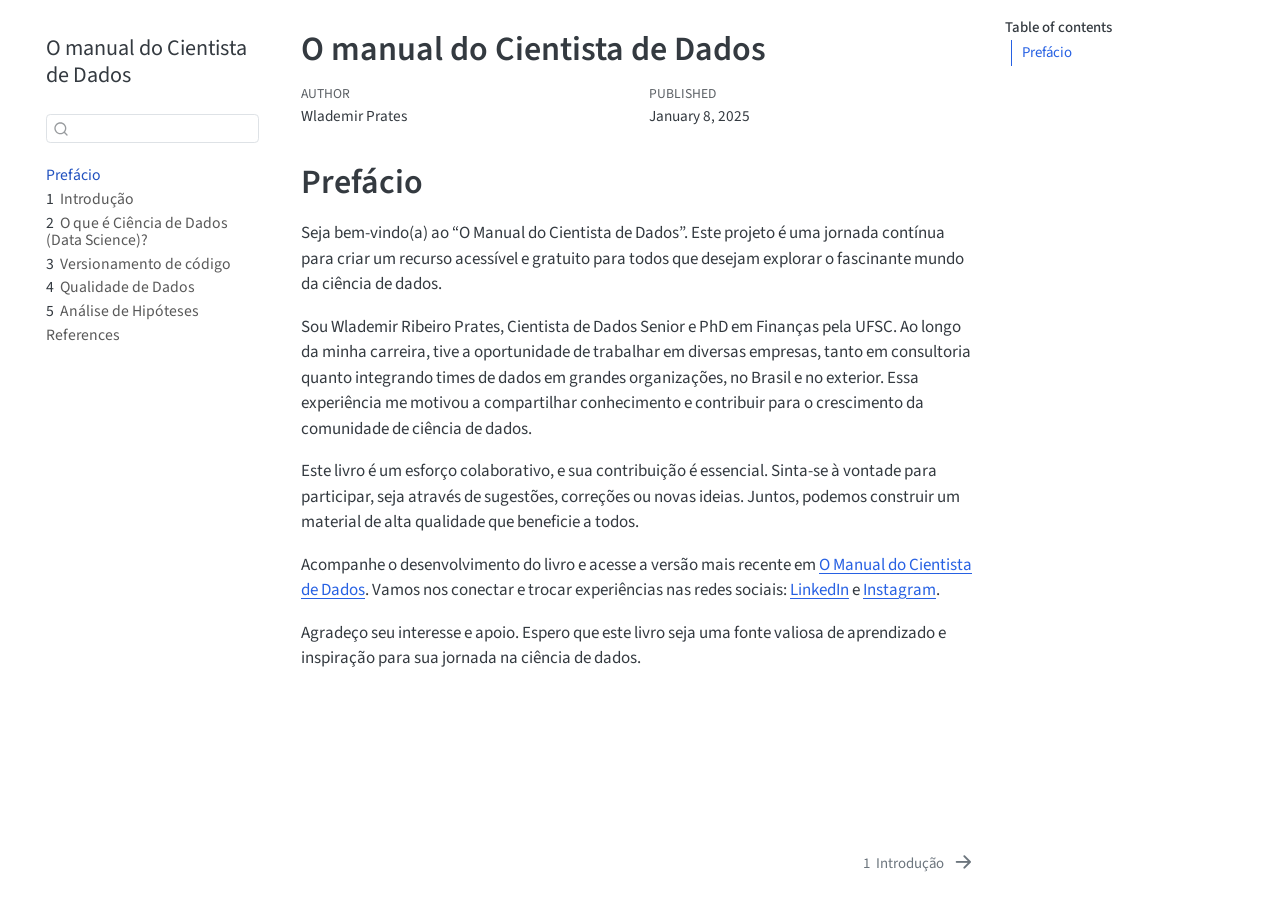
==== commit 4b9a3068: "feat: adding git" ====
--- a/docs/index.html
+++ b/docs/index.html
@@ -127,14 +127,20 @@
 </li>
         <li class="sidebar-item">
   <div class="sidebar-item-container"> 
+  <a href="./versionamento.html" class="sidebar-item-text sidebar-link">
+ <span class="menu-text"><span class="chapter-number">3</span>&nbsp; <span class="chapter-title">Versionamento de código</span></span></a>
+  </div>
+</li>
+        <li class="sidebar-item">
+  <div class="sidebar-item-container"> 
   <a href="./qualidade_de_dados.html" class="sidebar-item-text sidebar-link">
- <span class="menu-text"><span class="chapter-number">3</span>&nbsp; <span class="chapter-title">Qualidade de Dados</span></span></a>
+ <span class="menu-text"><span class="chapter-number">4</span>&nbsp; <span class="chapter-title">Qualidade de Dados</span></span></a>
   </div>
 </li>
         <li class="sidebar-item">
   <div class="sidebar-item-container"> 
   <a href="./teste_de_hipoteses.html" class="sidebar-item-text sidebar-link">
- <span class="menu-text"><span class="chapter-number">4</span>&nbsp; <span class="chapter-title">Análise de Hipóteses</span></span></a>
+ <span class="menu-text"><span class="chapter-number">5</span>&nbsp; <span class="chapter-title">Análise de Hipóteses</span></span></a>
   </div>
 </li>
         <li class="sidebar-item">
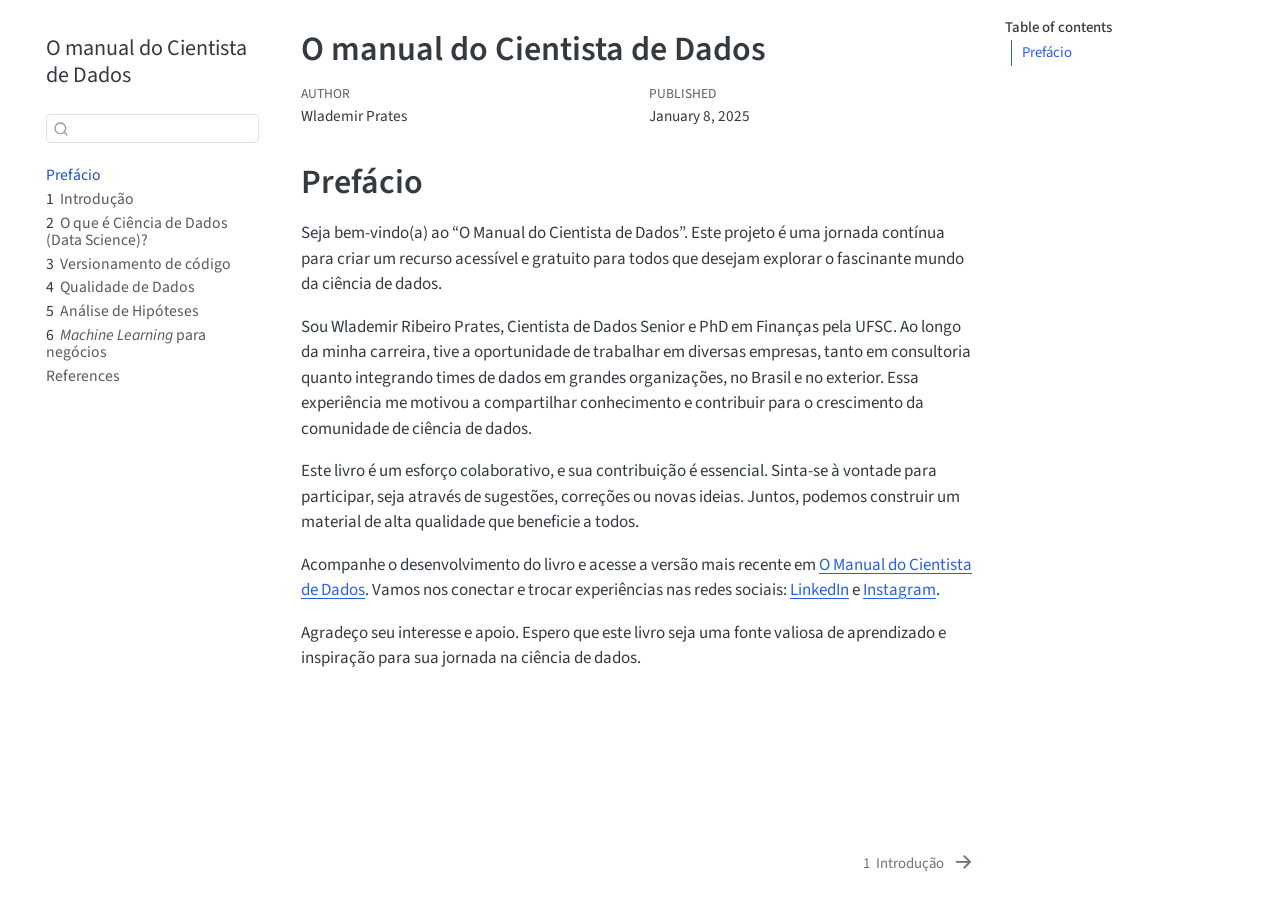
==== commit c05c6671: "feat: add gti versionnig" ====
--- a/docs/index.html
+++ b/docs/index.html
@@ -141,6 +141,12 @@
   <div class="sidebar-item-container"> 
   <a href="./teste_de_hipoteses.html" class="sidebar-item-text sidebar-link">
  <span class="menu-text"><span class="chapter-number">5</span>&nbsp; <span class="chapter-title">Análise de Hipóteses</span></span></a>
+  </div>
+</li>
+        <li class="sidebar-item">
+  <div class="sidebar-item-container"> 
+  <a href="./machine_learning.html" class="sidebar-item-text sidebar-link">
+ <span class="menu-text"><span class="chapter-number">6</span>&nbsp; <span class="chapter-title"><em>Machine Learning</em> para negócios</span></span></a>
   </div>
 </li>
         <li class="sidebar-item">
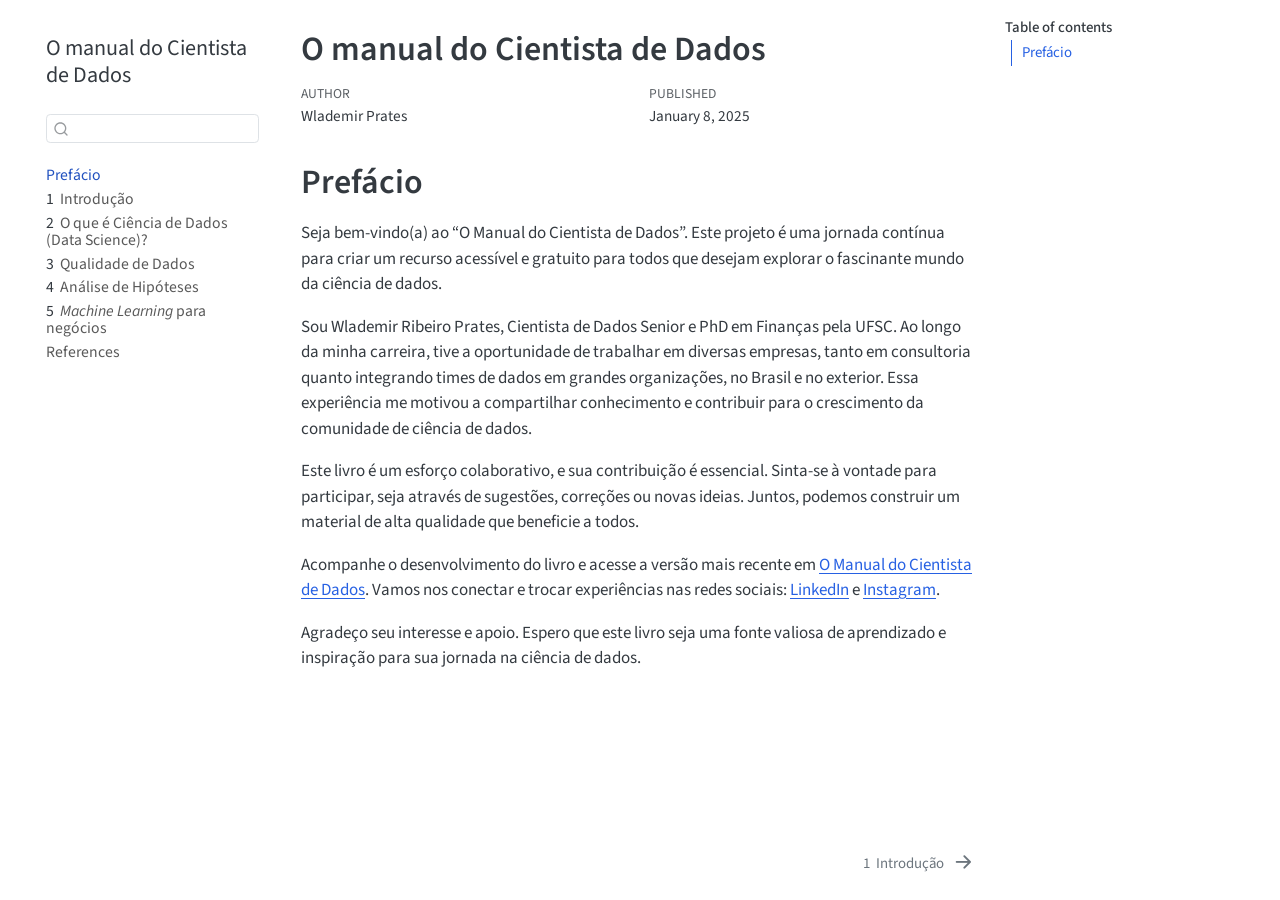
==== commit ba2c4f07: "feat: melhorias capitulo teste de hipoteses" ====
--- a/docs/index.html
+++ b/docs/index.html
@@ -127,26 +127,20 @@
 </li>
         <li class="sidebar-item">
   <div class="sidebar-item-container"> 
-  <a href="./versionamento.html" class="sidebar-item-text sidebar-link">
- <span class="menu-text"><span class="chapter-number">3</span>&nbsp; <span class="chapter-title">Versionamento de código</span></span></a>
-  </div>
-</li>
-        <li class="sidebar-item">
-  <div class="sidebar-item-container"> 
   <a href="./qualidade_de_dados.html" class="sidebar-item-text sidebar-link">
- <span class="menu-text"><span class="chapter-number">4</span>&nbsp; <span class="chapter-title">Qualidade de Dados</span></span></a>
+ <span class="menu-text"><span class="chapter-number">3</span>&nbsp; <span class="chapter-title">Qualidade de Dados</span></span></a>
   </div>
 </li>
         <li class="sidebar-item">
   <div class="sidebar-item-container"> 
   <a href="./teste_de_hipoteses.html" class="sidebar-item-text sidebar-link">
- <span class="menu-text"><span class="chapter-number">5</span>&nbsp; <span class="chapter-title">Análise de Hipóteses</span></span></a>
+ <span class="menu-text"><span class="chapter-number">4</span>&nbsp; <span class="chapter-title">Análise de Hipóteses</span></span></a>
   </div>
 </li>
         <li class="sidebar-item">
   <div class="sidebar-item-container"> 
   <a href="./machine_learning.html" class="sidebar-item-text sidebar-link">
- <span class="menu-text"><span class="chapter-number">6</span>&nbsp; <span class="chapter-title"><em>Machine Learning</em> para negócios</span></span></a>
+ <span class="menu-text"><span class="chapter-number">5</span>&nbsp; <span class="chapter-title"><em>Machine Learning</em> para negócios</span></span></a>
   </div>
 </li>
         <li class="sidebar-item">
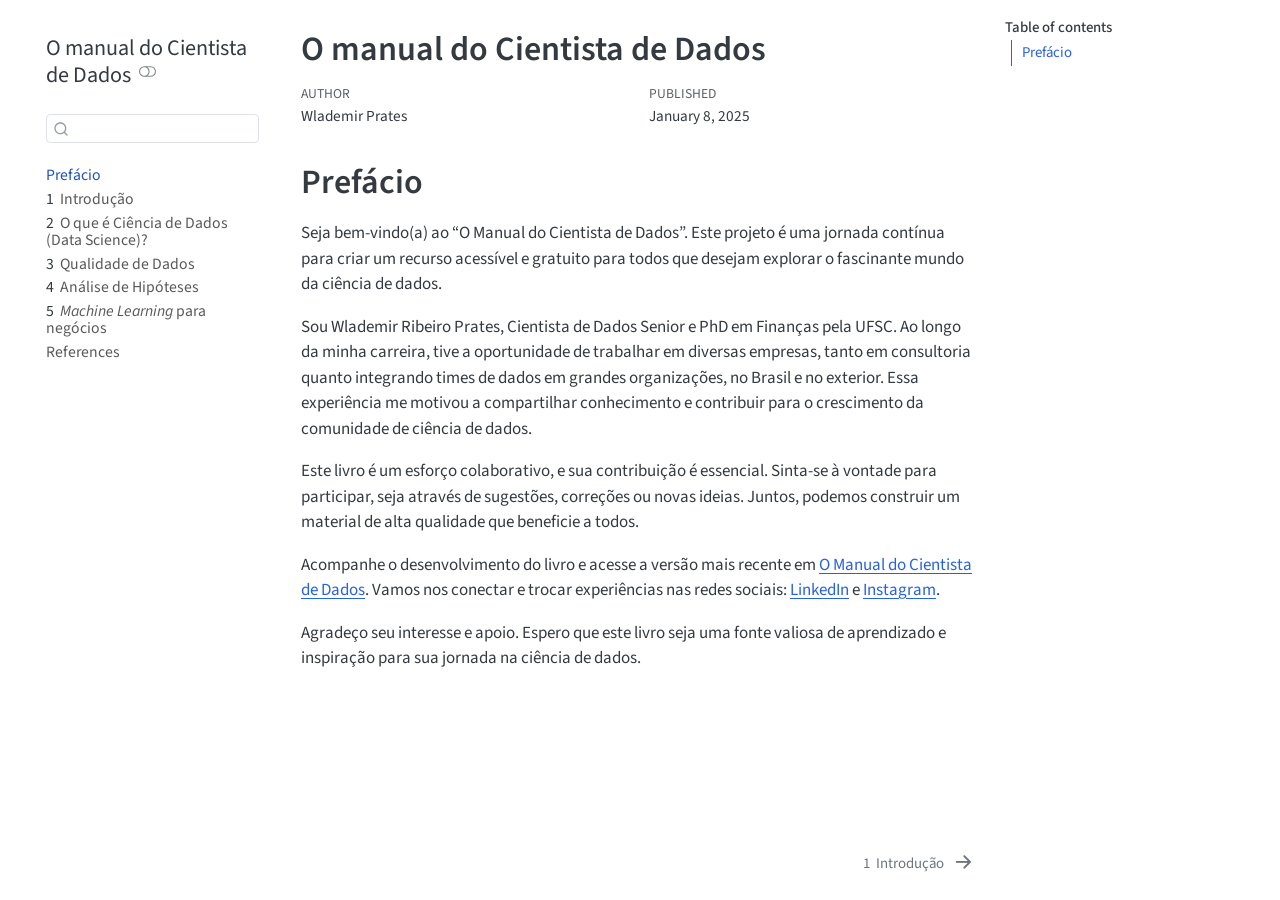
==== commit 1a8eea01: "chore: melhorias no teste de hipoteses" ====
--- a/docs/index.html
+++ b/docs/index.html
@@ -38,10 +38,12 @@
 <script src="site_libs/quarto-html/tippy.umd.min.js"></script>
 <script src="site_libs/quarto-html/anchor.min.js"></script>
 <link href="site_libs/quarto-html/tippy.css" rel="stylesheet">
-<link href="site_libs/quarto-html/quarto-syntax-highlighting-549806ee2085284f45b00abea8c6df48.css" rel="stylesheet" id="quarto-text-highlighting-styles">
+<link href="site_libs/quarto-html/quarto-syntax-highlighting-549806ee2085284f45b00abea8c6df48.css" rel="stylesheet" class="quarto-color-scheme" id="quarto-text-highlighting-styles">
+<link href="site_libs/quarto-html/quarto-syntax-highlighting-dark-8ea72dc5fed832574809a9c94082fbbb.css" rel="prefetch" class="quarto-color-scheme quarto-color-alternate" id="quarto-text-highlighting-styles">
 <script src="site_libs/bootstrap/bootstrap.min.js"></script>
 <link href="site_libs/bootstrap/bootstrap-icons.css" rel="stylesheet">
-<link href="site_libs/bootstrap/bootstrap-626149efe8f5d16e1d391ba177679bf0.min.css" rel="stylesheet" append-hash="true" id="quarto-bootstrap" data-mode="light">
+<link href="site_libs/bootstrap/bootstrap-2dd718d80a4912ee1963dd49595f4abf.min.css" rel="stylesheet" append-hash="true" class="quarto-color-scheme" id="quarto-bootstrap" data-mode="light">
+<link href="site_libs/bootstrap/bootstrap-dark-fa97cd739ae4520a9ee02bf5a2c635fd.min.css" rel="prefetch" append-hash="true" class="quarto-color-scheme quarto-color-alternate" id="quarto-bootstrap" data-mode="dark">
 <script id="quarto-search-options" type="application/json">{
   "location": "sidebar",
   "copy-button": false,
@@ -98,6 +100,9 @@
     <div class="pt-lg-2 mt-2 text-left sidebar-header">
     <div class="sidebar-title mb-0 py-0">
       <a href="./">O manual do Cientista de Dados</a> 
+        <div class="sidebar-tools-main">
+  <a href="" class="quarto-color-scheme-toggle quarto-navigation-tool  px-1" onclick="window.quartoToggleColorScheme(); return false;" title="Toggle dark mode"><i class="bi"></i></a>
+</div>
     </div>
       </div>
         <div class="mt-2 flex-shrink-0 align-items-center">
@@ -229,6 +234,150 @@
     }
   }
   toggleBodyColorPrimary();  
+  const disableStylesheet = (stylesheets) => {
+    for (let i=0; i < stylesheets.length; i++) {
+      const stylesheet = stylesheets[i];
+      stylesheet.rel = 'prefetch';
+    }
+  }
+  const enableStylesheet = (stylesheets) => {
+    for (let i=0; i < stylesheets.length; i++) {
+      const stylesheet = stylesheets[i];
+      stylesheet.rel = 'stylesheet';
+    }
+  }
+  const manageTransitions = (selector, allowTransitions) => {
+    const els = window.document.querySelectorAll(selector);
+    for (let i=0; i < els.length; i++) {
+      const el = els[i];
+      if (allowTransitions) {
+        el.classList.remove('notransition');
+      } else {
+        el.classList.add('notransition');
+      }
+    }
+  }
+  const toggleGiscusIfUsed = (isAlternate, darkModeDefault) => {
+    const baseTheme = document.querySelector('#giscus-base-theme')?.value ?? 'light';
+    const alternateTheme = document.querySelector('#giscus-alt-theme')?.value ?? 'dark';
+    let newTheme = '';
+    if(darkModeDefault) {
+      newTheme = isAlternate ? baseTheme : alternateTheme;
+    } else {
+      newTheme = isAlternate ? alternateTheme : baseTheme;
+    }
+    const changeGiscusTheme = () => {
+      // From: https://github.com/giscus/giscus/issues/336
+      const sendMessage = (message) => {
+        const iframe = document.querySelector('iframe.giscus-frame');
+        if (!iframe) return;
+        iframe.contentWindow.postMessage({ giscus: message }, 'https://giscus.app');
+      }
+      sendMessage({
+        setConfig: {
+          theme: newTheme
+        }
+      });
+    }
+    const isGiscussLoaded = window.document.querySelector('iframe.giscus-frame') !== null;
+    if (isGiscussLoaded) {
+      changeGiscusTheme();
+    }
+  }
+  const toggleColorMode = (alternate) => {
+    // Switch the stylesheets
+    const alternateStylesheets = window.document.querySelectorAll('link.quarto-color-scheme.quarto-color-alternate');
+    manageTransitions('#quarto-margin-sidebar .nav-link', false);
+    if (alternate) {
+      enableStylesheet(alternateStylesheets);
+      for (const sheetNode of alternateStylesheets) {
+        if (sheetNode.id === "quarto-bootstrap") {
+          toggleBodyColorMode(sheetNode);
+        }
+      }
+    } else {
+      disableStylesheet(alternateStylesheets);
+      toggleBodyColorPrimary();
+    }
+    manageTransitions('#quarto-margin-sidebar .nav-link', true);
+    // Switch the toggles
+    const toggles = window.document.querySelectorAll('.quarto-color-scheme-toggle');
+    for (let i=0; i < toggles.length; i++) {
+      const toggle = toggles[i];
+      if (toggle) {
+        if (alternate) {
+          toggle.classList.add("alternate");     
+        } else {
+          toggle.classList.remove("alternate");
+        }
+      }
+    }
+    // Hack to workaround the fact that safari doesn't
+    // properly recolor the scrollbar when toggling (#1455)
+    if (navigator.userAgent.indexOf('Safari') > 0 && navigator.userAgent.indexOf('Chrome') == -1) {
+      manageTransitions("body", false);
+      window.scrollTo(0, 1);
+      setTimeout(() => {
+        window.scrollTo(0, 0);
+        manageTransitions("body", true);
+      }, 40);  
+    }
+  }
+  const isFileUrl = () => { 
+    return window.location.protocol === 'file:';
+  }
+  const hasAlternateSentinel = () => {  
+    let styleSentinel = getColorSchemeSentinel();
+    if (styleSentinel !== null) {
+      return styleSentinel === "alternate";
+    } else {
+      return false;
+    }
+  }
+  const setStyleSentinel = (alternate) => {
+    const value = alternate ? "alternate" : "default";
+    if (!isFileUrl()) {
+      window.localStorage.setItem("quarto-color-scheme", value);
+    } else {
+      localAlternateSentinel = value;
+    }
+  }
+  const getColorSchemeSentinel = () => {
+    if (!isFileUrl()) {
+      const storageValue = window.localStorage.getItem("quarto-color-scheme");
+      return storageValue != null ? storageValue : localAlternateSentinel;
+    } else {
+      return localAlternateSentinel;
+    }
+  }
+  const darkModeDefault = false;
+  let localAlternateSentinel = darkModeDefault ? 'alternate' : 'default';
+  // Dark / light mode switch
+  window.quartoToggleColorScheme = () => {
+    // Read the current dark / light value 
+    let toAlternate = !hasAlternateSentinel();
+    toggleColorMode(toAlternate);
+    setStyleSentinel(toAlternate);
+    toggleGiscusIfUsed(toAlternate, darkModeDefault);
+  };
+  // Ensure there is a toggle, if there isn't float one in the top right
+  if (window.document.querySelector('.quarto-color-scheme-toggle') === null) {
+    const a = window.document.createElement('a');
+    a.classList.add('top-right');
+    a.classList.add('quarto-color-scheme-toggle');
+    a.href = "";
+    a.onclick = function() { try { window.quartoToggleColorScheme(); } catch {} return false; };
+    const i = window.document.createElement("i");
+    i.classList.add('bi');
+    a.appendChild(i);
+    window.document.body.appendChild(a);
+  }
+  // Switch to dark mode if need be
+  if (hasAlternateSentinel()) {
+    toggleColorMode(true);
+  } else {
+    toggleColorMode(false);
+  }
   const icon = "";
   const anchorJS = new window.AnchorJS();
   anchorJS.options = {
--- a/docs/site_libs/quarto-html/quarto-syntax-highlighting-dark-8ea72dc5fed832574809a9c94082fbbb.css
+++ b/docs/site_libs/quarto-html/quarto-syntax-highlighting-dark-8ea72dc5fed832574809a9c94082fbbb.css
@@ -0,0 +1,189 @@
+/* quarto syntax highlight colors */
+:root {
+  --quarto-hl-al-color: #f07178;
+  --quarto-hl-an-color: #d4d0ab;
+  --quarto-hl-at-color: #00e0e0;
+  --quarto-hl-bn-color: #d4d0ab;
+  --quarto-hl-bu-color: #abe338;
+  --quarto-hl-ch-color: #abe338;
+  --quarto-hl-co-color: #f8f8f2;
+  --quarto-hl-cv-color: #ffd700;
+  --quarto-hl-cn-color: #ffd700;
+  --quarto-hl-cf-color: #ffa07a;
+  --quarto-hl-dt-color: #ffa07a;
+  --quarto-hl-dv-color: #d4d0ab;
+  --quarto-hl-do-color: #f8f8f2;
+  --quarto-hl-er-color: #f07178;
+  --quarto-hl-ex-color: #00e0e0;
+  --quarto-hl-fl-color: #d4d0ab;
+  --quarto-hl-fu-color: #ffa07a;
+  --quarto-hl-im-color: #abe338;
+  --quarto-hl-in-color: #d4d0ab;
+  --quarto-hl-kw-color: #ffa07a;
+  --quarto-hl-op-color: #ffa07a;
+  --quarto-hl-ot-color: #00e0e0;
+  --quarto-hl-pp-color: #dcc6e0;
+  --quarto-hl-re-color: #00e0e0;
+  --quarto-hl-sc-color: #abe338;
+  --quarto-hl-ss-color: #abe338;
+  --quarto-hl-st-color: #abe338;
+  --quarto-hl-va-color: #00e0e0;
+  --quarto-hl-vs-color: #abe338;
+  --quarto-hl-wa-color: #dcc6e0;
+}
+
+/* other quarto variables */
+:root {
+  --quarto-font-monospace: SFMono-Regular, Menlo, Monaco, Consolas, "Liberation Mono", "Courier New", monospace;
+}
+
+code span.al {
+  background-color: #2a0f15;
+  font-weight: bold;
+  color: #f07178;
+}
+
+code span.an {
+  color: #d4d0ab;
+}
+
+code span.at {
+  color: #00e0e0;
+}
+
+code span.bn {
+  color: #d4d0ab;
+}
+
+code span.bu {
+  color: #abe338;
+}
+
+code span.ch {
+  color: #abe338;
+}
+
+code span.co {
+  font-style: italic;
+  color: #f8f8f2;
+}
+
+code span.cv {
+  color: #ffd700;
+}
+
+code span.cn {
+  color: #ffd700;
+}
+
+code span.cf {
+  font-weight: bold;
+  color: #ffa07a;
+}
+
+code span.dt {
+  color: #ffa07a;
+}
+
+code span.dv {
+  color: #d4d0ab;
+}
+
+code span.do {
+  color: #f8f8f2;
+}
+
+code span.er {
+  color: #f07178;
+  text-decoration: underline;
+}
+
+code span.ex {
+  font-weight: bold;
+  color: #00e0e0;
+}
+
+code span.fl {
+  color: #d4d0ab;
+}
+
+code span.fu {
+  color: #ffa07a;
+}
+
+code span.im {
+  color: #abe338;
+}
+
+code span.in {
+  color: #d4d0ab;
+}
+
+code span.kw {
+  font-weight: bold;
+  color: #ffa07a;
+}
+
+pre > code.sourceCode > span {
+  color: #f8f8f2;
+}
+
+code span {
+  color: #f8f8f2;
+}
+
+code.sourceCode > span {
+  color: #f8f8f2;
+}
+
+div.sourceCode,
+div.sourceCode pre.sourceCode {
+  color: #f8f8f2;
+}
+
+code span.op {
+  color: #ffa07a;
+}
+
+code span.ot {
+  color: #00e0e0;
+}
+
+code span.pp {
+  color: #dcc6e0;
+}
+
+code span.re {
+  background-color: #f8f8f2;
+  color: #00e0e0;
+}
+
+code span.sc {
+  color: #abe338;
+}
+
+code span.ss {
+  color: #abe338;
+}
+
+code span.st {
+  color: #abe338;
+}
+
+code span.va {
+  color: #00e0e0;
+}
+
+code span.vs {
+  color: #abe338;
+}
+
+code span.wa {
+  color: #dcc6e0;
+}
+
+.prevent-inlining {
+  content: "</";
+}
+
+/*# sourceMappingURL=74548907a2aa49896d8738a3cf5e8124.css.map */
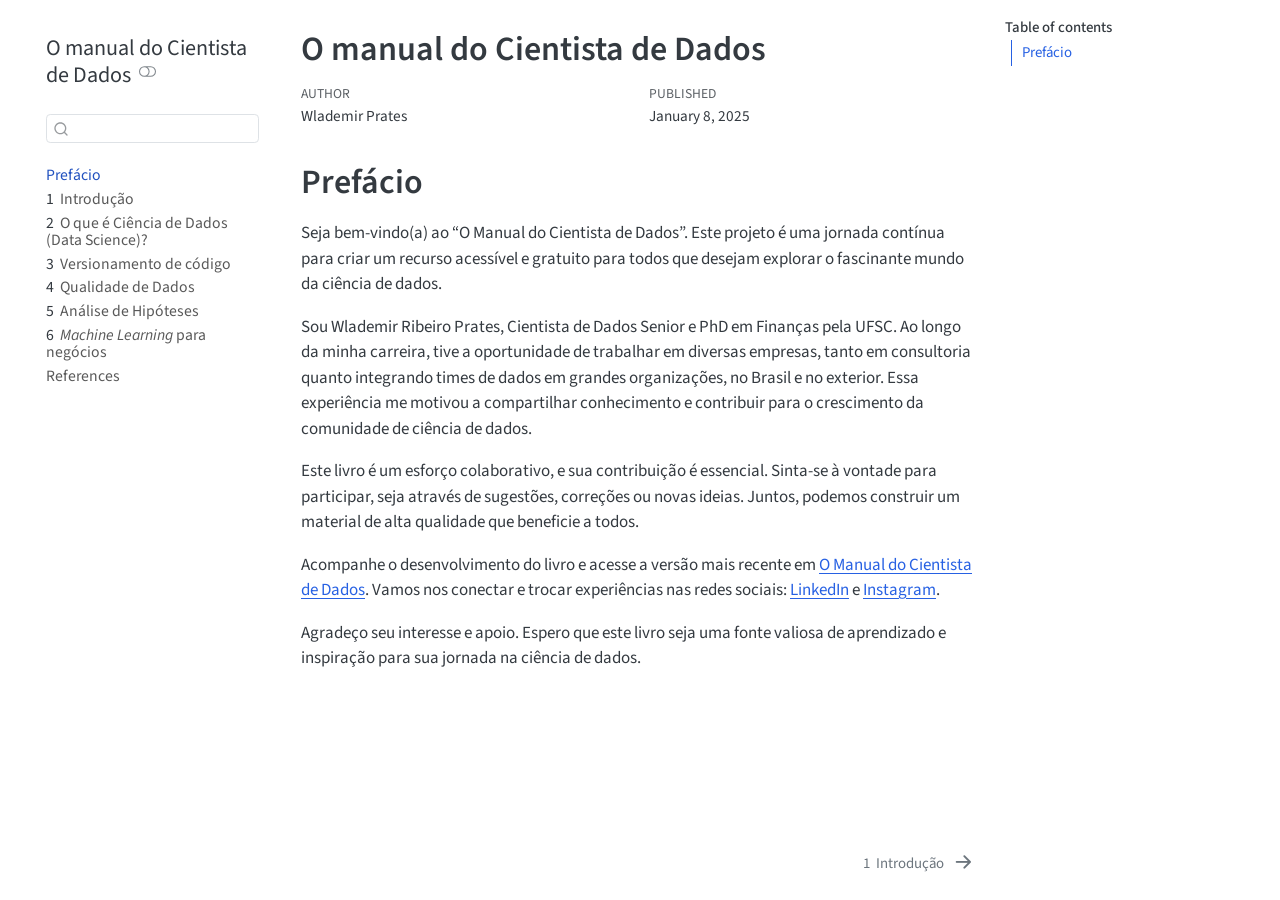
==== commit 5212afa5: "fix: merge conflicts" ====
--- a/docs/index.html
+++ b/docs/index.html
@@ -132,20 +132,26 @@
 </li>
         <li class="sidebar-item">
   <div class="sidebar-item-container"> 
+  <a href="./versionamento.html" class="sidebar-item-text sidebar-link">
+ <span class="menu-text"><span class="chapter-number">3</span>&nbsp; <span class="chapter-title">Versionamento de código</span></span></a>
+  </div>
+</li>
+        <li class="sidebar-item">
+  <div class="sidebar-item-container"> 
   <a href="./qualidade_de_dados.html" class="sidebar-item-text sidebar-link">
- <span class="menu-text"><span class="chapter-number">3</span>&nbsp; <span class="chapter-title">Qualidade de Dados</span></span></a>
+ <span class="menu-text"><span class="chapter-number">4</span>&nbsp; <span class="chapter-title">Qualidade de Dados</span></span></a>
   </div>
 </li>
         <li class="sidebar-item">
   <div class="sidebar-item-container"> 
   <a href="./teste_de_hipoteses.html" class="sidebar-item-text sidebar-link">
- <span class="menu-text"><span class="chapter-number">4</span>&nbsp; <span class="chapter-title">Análise de Hipóteses</span></span></a>
+ <span class="menu-text"><span class="chapter-number">5</span>&nbsp; <span class="chapter-title">Análise de Hipóteses</span></span></a>
   </div>
 </li>
         <li class="sidebar-item">
   <div class="sidebar-item-container"> 
   <a href="./machine_learning.html" class="sidebar-item-text sidebar-link">
- <span class="menu-text"><span class="chapter-number">5</span>&nbsp; <span class="chapter-title"><em>Machine Learning</em> para negócios</span></span></a>
+ <span class="menu-text"><span class="chapter-number">6</span>&nbsp; <span class="chapter-title"><em>Machine Learning</em> para negócios</span></span></a>
   </div>
 </li>
         <li class="sidebar-item">
@@ -207,7 +213,7 @@
 <p>Seja bem-vindo(a) ao “O Manual do Cientista de Dados”. Este projeto é uma jornada contínua para criar um recurso acessível e gratuito para todos que desejam explorar o fascinante mundo da ciência de dados.</p>
 <p>Sou Wlademir Ribeiro Prates, Cientista de Dados Senior e PhD em Finanças pela UFSC. Ao longo da minha carreira, tive a oportunidade de trabalhar em diversas empresas, tanto em consultoria quanto integrando times de dados em grandes organizações, no Brasil e no exterior. Essa experiência me motivou a compartilhar conhecimento e contribuir para o crescimento da comunidade de ciência de dados.</p>
 <p>Este livro é um esforço colaborativo, e sua contribuição é essencial. Sinta-se à vontade para participar, seja através de sugestões, correções ou novas ideias. Juntos, podemos construir um material de alta qualidade que beneficie a todos.</p>
-<p>Acompanhe o desenvolvimento do livro e acesse a versão mais recente em <a href="https://wrprates.github.io/o-manual-do-cientista-de-dados/">O Manual do Cientista de Dados</a>. Vamos nos conectar e trocar experiências nas redes sociais: <a href="https://www.linkedin.com/in/wrprates/">LinkedIn</a> e <a href="https://instagram.com/datamundo.cientista/">Instagram</a>.</p>
+<p>Acompanhe o desenvolvimento do livro e acesse a versão mais recente em <a href="https://wrprates.github.io/o-manual-do-cientista-de-dados/">O Manual do Cientista de Dados</a>. Vamos nos conectar e trocar experiências nas redes sociais: <a href="https://www.linkedin.com/in/wlademir-ribeiro-prates/">LinkedIn</a> e <a href="https://instagram.com/datamundo.cientista/">Instagram</a>.</p>
 <p>Agradeço seu interesse e apoio. Espero que este livro seja uma fonte valiosa de aprendizado e inspiração para sua jornada na ciência de dados.</p>
 
 
